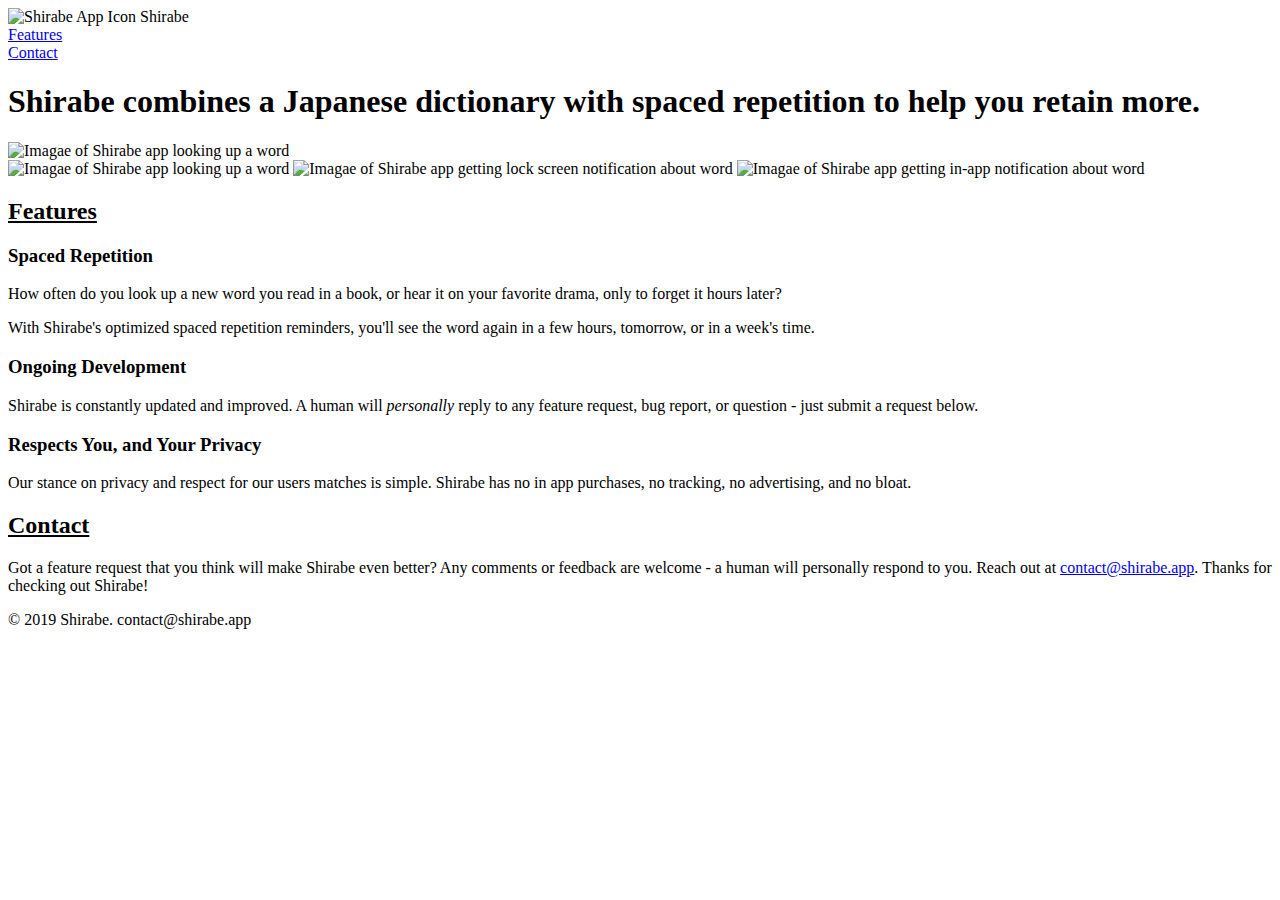
==== docs/index.html @ 10a8be7f "Support gh pages" ====
<!DOCTYPE html>
<html lang="en">
  <head>
    <meta charset="UTF-8">
    <title></title>
    <link rel="stylesheet" href="/reset.css">
    <link rel="stylesheet" href="/index.css">
  </head>
  <body>

    <header>
      <div class="header-inner">
        <div>
          <nav>
            <img class="icon" src="/images/80x80.png" alt="Shirabe App Icon">
            <span class="header-name">
              Shirabe
            </span>
          </nav>
        </div>

        <div class="d-flex">
          <nav><a href="#features">Features</a></nav>
          <nav><a href="#contact">Contact</a></nav>
        </div>
      </div>
    </header>

    <div id="main">
      <section id="main-area">
        <h1>Shirabe combines a Japanese dictionary with spaced repetition to help you retain more.</h1>

        <img src="/images/app-store.png" alt="Imagae of Shirabe app looking up a word" alt="Download on the App Store" class="app-store">

        <div class="screenshots">

          <img src="/images/App-1-frame.png" alt="Imagae of Shirabe app looking up a word">
          <img src="/images/App-3-frame.png" alt="Imagae of Shirabe app getting lock screen notification about word" class="middle">
          <img src="/images/App-2-frame.png" alt="Imagae of Shirabe app getting in-app notification about word">
        </div>
      </section>

      <h2><u>Features</u></h2>

      <section id="features">
        <div id="spaced-repetition" class="feature">
          <h3>
            Spaced Repetition
          </h3>

          <p> 
          How often do you look up a new word you read in a book, or hear it on your favorite drama, only to forget it hours later? 
          </p>
          <p>
          With Shirabe's optimized spaced repetition reminders, you'll see the word again in a few hours, tomorrow, or in a week's time.
          </p>

        </div>

        <div id="ongoing-development" class="feature">
          <h3>Ongoing Development</h3>

          <p>
          Shirabe is constantly updated and improved. 
          A human will <i>personally</i> reply to any feature request, 
          bug report, or question - just submit a request below.
          </p>
        </div>

        <div id="privacy-as-a-feature" class="feature">
          <h3>
            Respects You, and Your Privacy
          </h3>

          <div>
            <p>
            Our stance on privacy and respect for our users matches is simple.
            Shirabe has no in app purchases, no tracking, no advertising, 
            and no bloat.
            </p>
          </div>
        </div>

      </section>

      <section id="contact">
        <h2><u>Contact</u></h2>

        <p>
        Got a feature request that you think will make Shirabe even better? 

        Any comments or feedback are welcome - a human will personally respond to you. Reach out at <a href="mailto:contact@shirabe.app">contact@shirabe.app</a>. Thanks  for checking out Shirabe!
        </p>
      </section>
    </div>

    <footer>
      &copy; 2019 Shirabe. contact@shirabe.app
    </footer>
  </body>
</html>
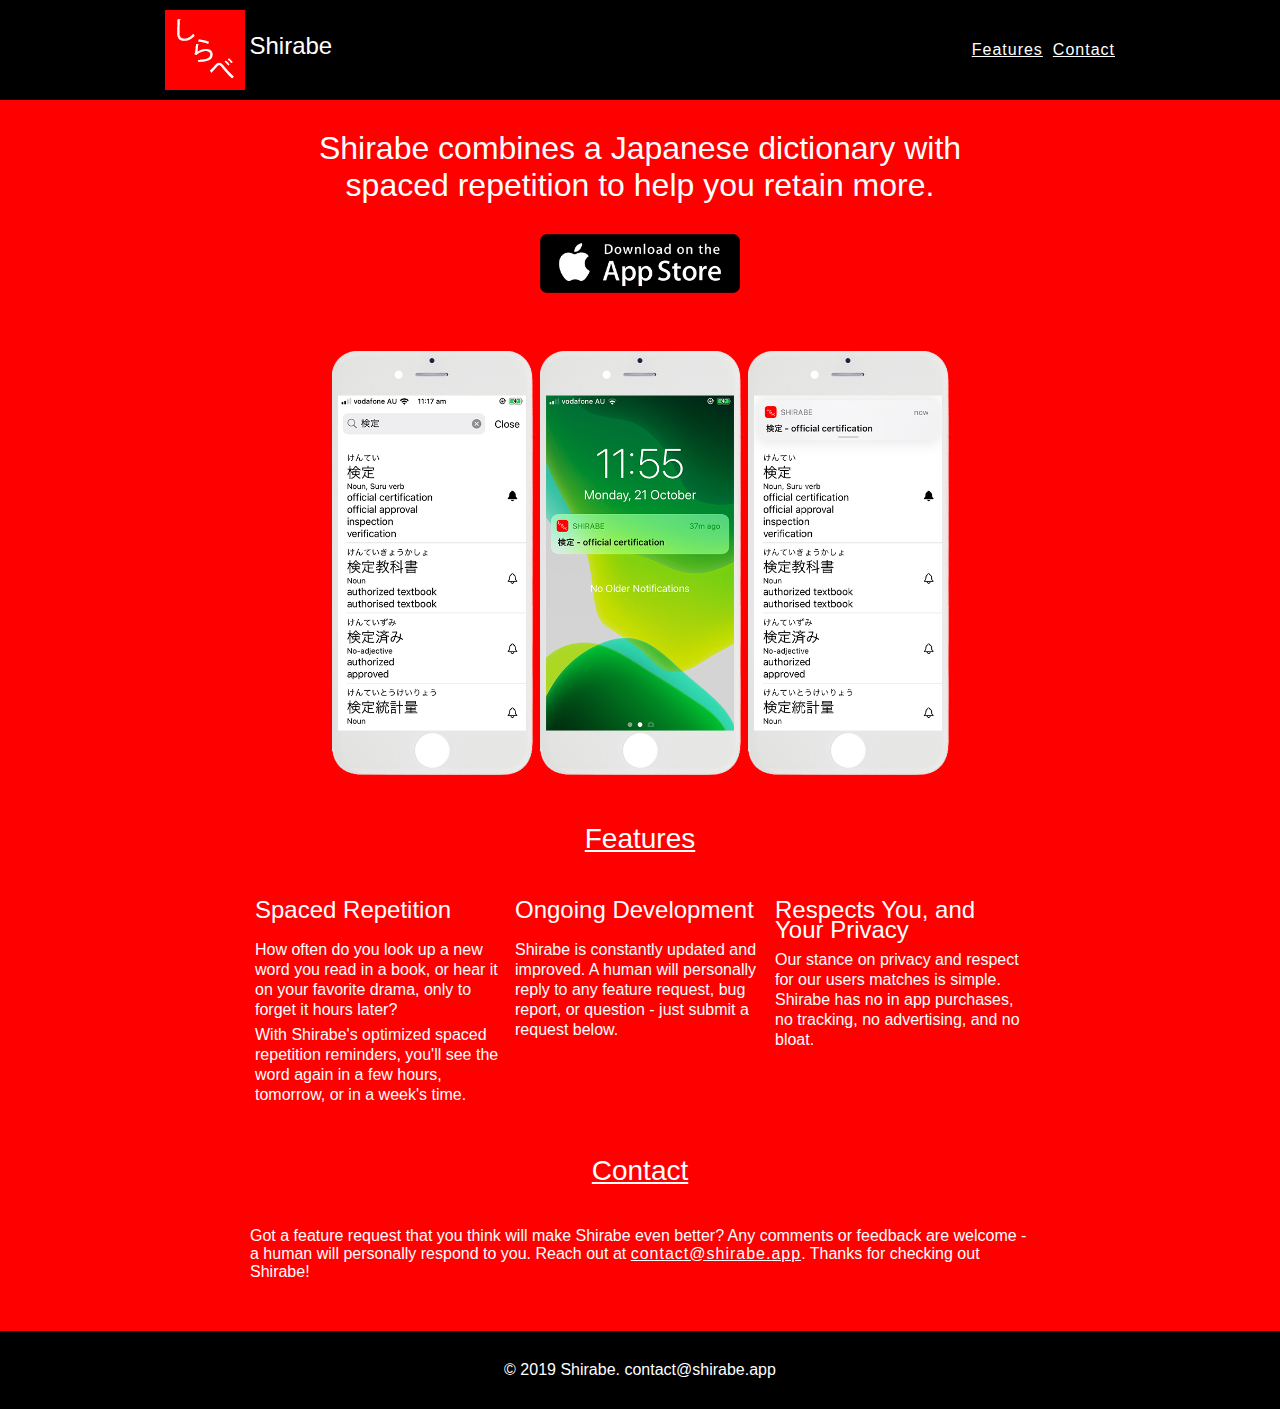
==== commit 8798385e: "Update paths for assets" ====
--- a/docs/index.html
+++ b/docs/index.html
@@ -3,8 +3,8 @@
   <head>
     <meta charset="UTF-8">
     <title></title>
-    <link rel="stylesheet" href="/reset.css">
-    <link rel="stylesheet" href="/index.css">
+    <link rel="stylesheet" href="./reset.css">
+    <link rel="stylesheet" href="./index.css">
   </head>
   <body>
 
@@ -12,7 +12,7 @@
       <div class="header-inner">
         <div>
           <nav>
-            <img class="icon" src="/images/80x80.png" alt="Shirabe App Icon">
+            <img class="icon" src="./images/80x80.png" alt="Shirabe App Icon">
             <span class="header-name">
               Shirabe
             </span>
@@ -30,13 +30,13 @@
       <section id="main-area">
         <h1>Shirabe combines a Japanese dictionary with spaced repetition to help you retain more.</h1>
 
-        <img src="/images/app-store.png" alt="Imagae of Shirabe app looking up a word" alt="Download on the App Store" class="app-store">
+        <img src="./images/app-store.png" alt="Imagae of Shirabe app looking up a word" alt="Download on the App Store" class="app-store">
 
         <div class="screenshots">
 
-          <img src="/images/App-1-frame.png" alt="Imagae of Shirabe app looking up a word">
-          <img src="/images/App-3-frame.png" alt="Imagae of Shirabe app getting lock screen notification about word" class="middle">
-          <img src="/images/App-2-frame.png" alt="Imagae of Shirabe app getting in-app notification about word">
+          <img src="./images/App-1-frame.png" alt="Imagae of Shirabe app looking up a word">
+          <img src="./images/App-3-frame.png" alt="Imagae of Shirabe app getting lock screen notification about word" class="middle">
+          <img src="./images/App-2-frame.png" alt="Imagae of Shirabe app getting in-app notification about word">
         </div>
       </section>
 
@@ -88,7 +88,6 @@
 
         <p>
         Got a feature request that you think will make Shirabe even better? 
-
         Any comments or feedback are welcome - a human will personally respond to you. Reach out at <a href="mailto:contact@shirabe.app">contact@shirabe.app</a>. Thanks  for checking out Shirabe!
         </p>
       </section>
--- a/docs/index.css
+++ b/docs/index.css
@@ -0,0 +1,128 @@
+body {
+  background: red;
+  color: white;
+  font-family: Larsseit,"Helvetica Neue",Helvetica,Arial;
+  font-weight: normal;
+}
+
+#main {
+  margin: 0 250px;
+}
+
+#main-area > h1 {
+  font-weight: normal;
+}
+
+section#main-area {
+  display: flex;
+  flex-direction: column;
+  align-items: center;
+}
+
+#rhs {
+  width: 100%;
+}
+
+#lhs {
+  width: 100%;
+}
+
+.app-store {
+  width: 200px;
+}
+
+nav {
+  margin: 0 5px;
+}
+
+a {
+  color: white;
+  letter-spacing: 1px;
+}
+
+.header-name {
+  font-size: 1.5rem;
+}
+
+.d-flex {
+  display: flex;
+}
+
+h1 {
+  font-size: 2rem;
+  width: 740px;
+  text-align: center;
+  margin: 30px 0;
+}
+
+h2 {
+  text-align: center;
+  font-size: 1.75rem;
+  margin: 0 0 35px 0;
+}
+
+h3 {
+  font-size: 1.5rem;
+}
+
+header {
+  display: flex;
+  width: 100%;
+  justify-content: center;
+  background: black;
+  padding: 10px 0;
+}
+
+.header-inner {
+  max-width: 960px;
+  width: 100%;
+  display: flex;
+  align-items: center;
+  justify-content: space-between;
+  background: black;
+}
+
+.screenshots {
+  display: flex;
+  width: 80%;
+  margin: 50px 0 0 0;
+}
+
+img.middle {
+}
+
+.screenshots > img {
+  width: 33.333%;
+}
+
+#features {
+  display: flex;
+}
+
+.feature {
+  margin: 5px;
+  width: 100%;
+  line-height: 1.25rem;
+}
+
+.feature > h3 {
+  margin: 0 0 10px 0;
+  min-height: 30px;
+}
+
+.feature > p {
+  margin: 0 0 5px 0;
+}
+
+footer {
+  text-align: center;
+  background-color: black;
+  margin: 50px 0 0 0;
+  max-height: 100px;
+  padding: 30px;
+  height: 100%;
+}
+
+h2 {
+  margin: 40px;
+}
